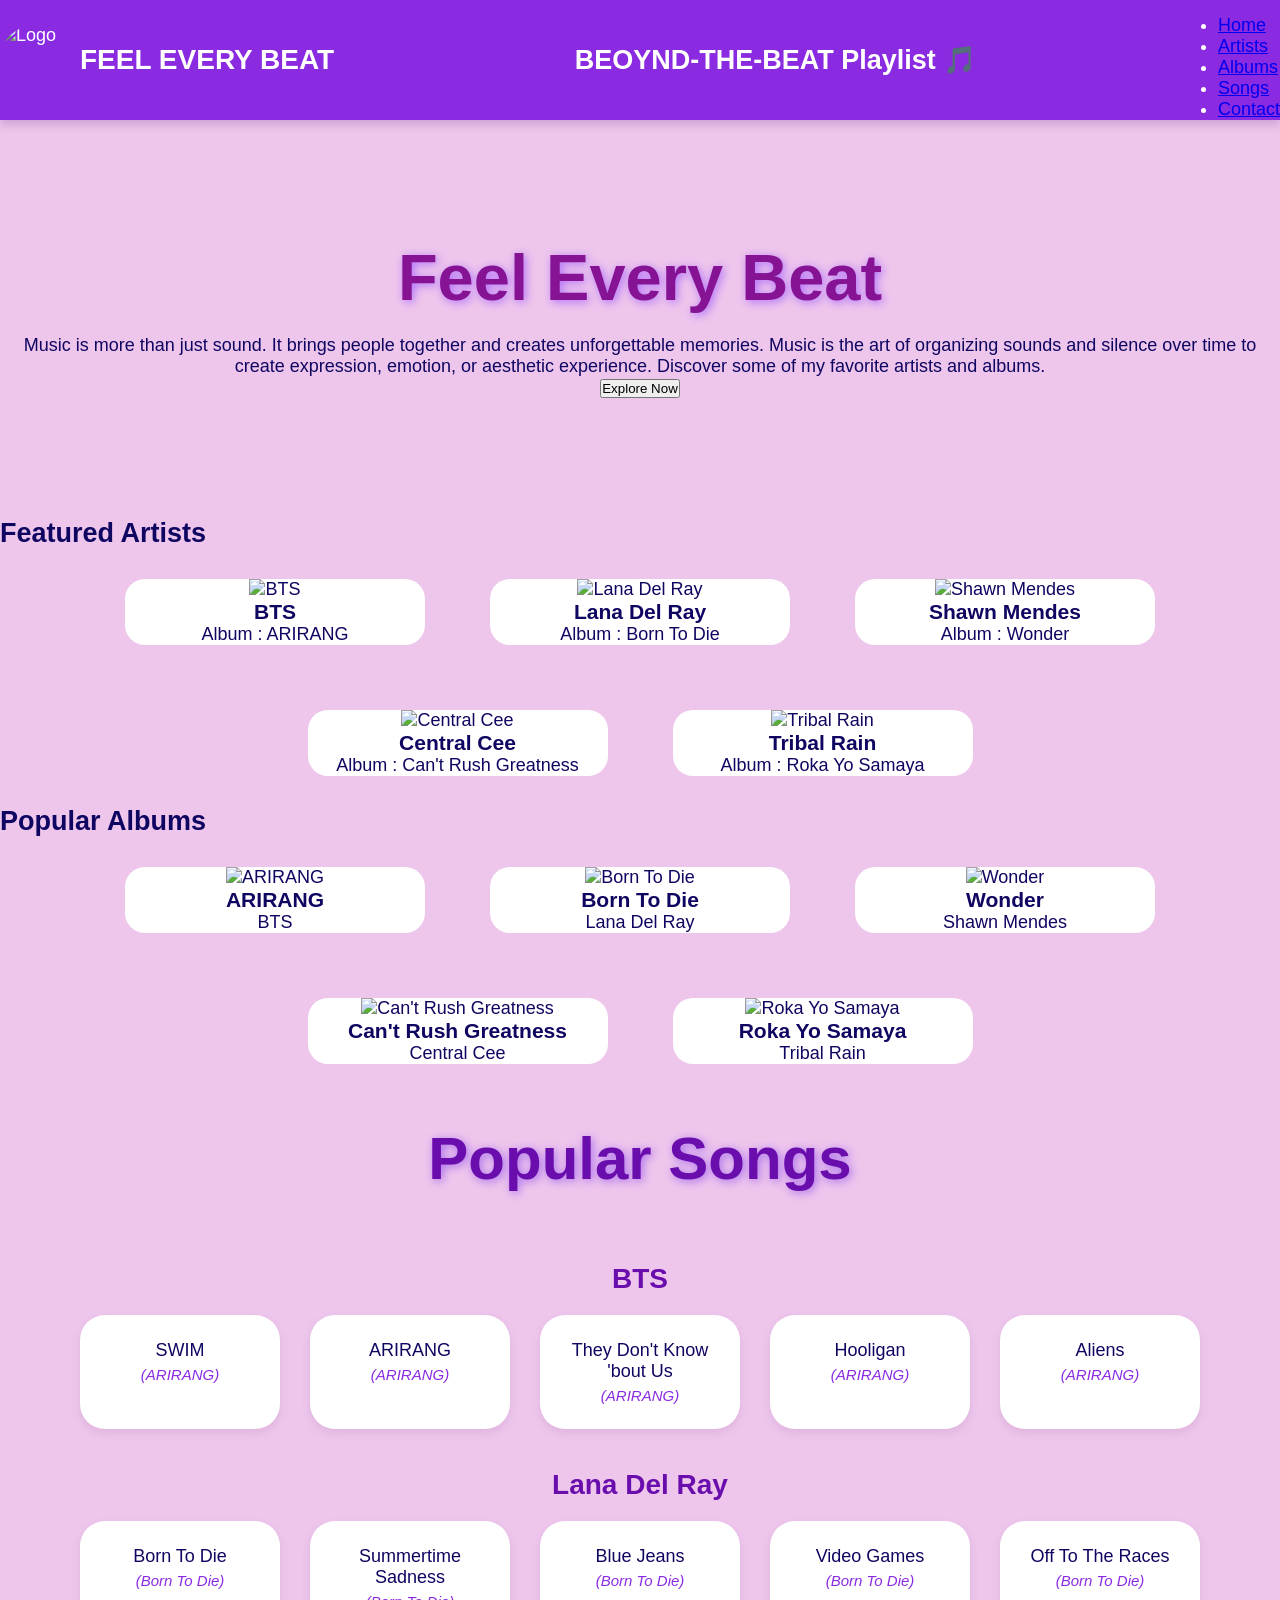
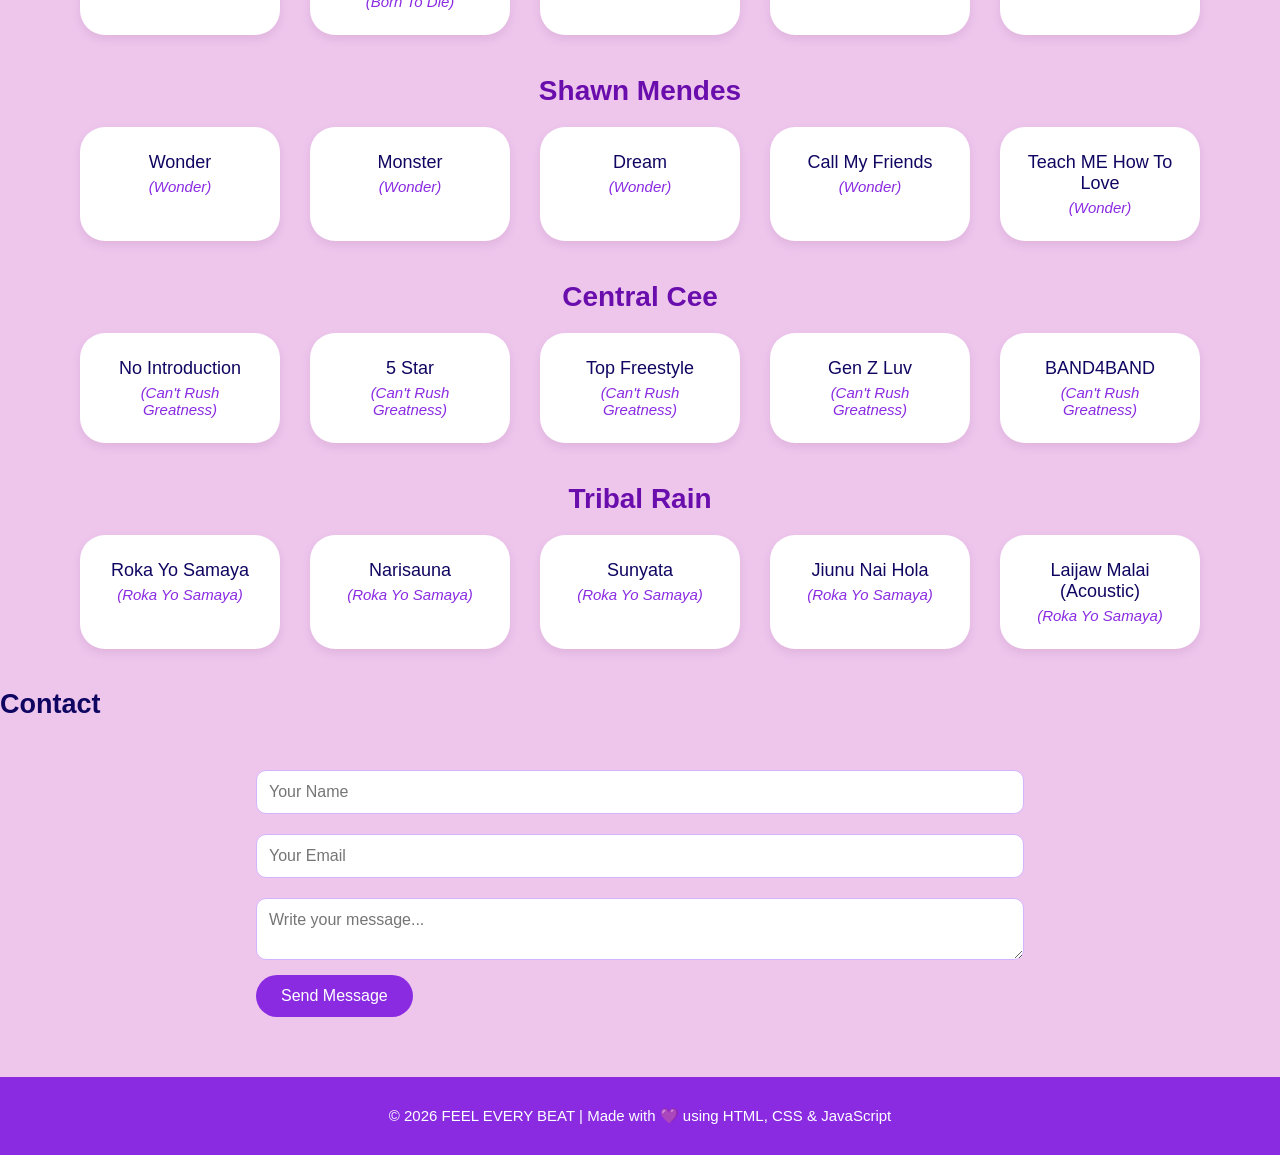
==== Project/index.html @ ef0c56e5 "commit" ====
<!DOCTYPE html>
<html lang="en">
<head>
    <meta charset="UTF-8">
    <meta name="viewport" content="width=device-width, initial-scale=1.0">
    <title>FEEL EVERY BEAT</title>
        <link rel="stylesheet" href="style.css">
</head>
<body>
    <nav>
        <div class="logo">
    <img src="https://i.pinimg.com/736x/cb/f8/06/cbf8066b06d02a5b6550929a40f3bf6f.jpg" alt="Logo">
    <h2>FEEL EVERY BEAT</h2>
</div>
        <h2>BEOYND-THE-BEAT Playlist 🎵</h2>
        <ul>
            <li><a href="#home">Home</a></li>
            <li><a href="#artists">Artists</a></li>
            <li><a href="#albums">Albums</a></li>
            <li><a href="#songs">Songs</a></li>

            <li><a href="#contact">Contact</a></li>
        </ul>
    </nav>
    <section id="home" class="hero">
        <h1>Feel Every Beat</h1>
        <p>
            Music is more than just sound.
            It brings people together and creates unforgettable memories.
            Music is the art of organizing sounds and silence over time to create expression, emotion, or aesthetic experience.
            Discover some of my favorite artists and albums.
        </p>
        <button id="welcomeBtn">Explore Now</button>
    </section>
    <section id="artists">
        <h2 class="heading">Featured Artists</h2>
        <div class="cards">
            <div class="card">
                <img src="https://i.pinimg.com/736x/72/e8/31/72e831860e45147b2ebb487a47fe7bbd.jpg" alt="BTS">
                <h3>BTS</h3>
                <p>Album : ARIRANG</p>
            </div>
            <div class="card">
                <img src="https://i.pinimg.com/736x/76/69/22/766922fc366e5196e6e4d9c8414fb438.jpg" alt="Lana Del Ray">
                <h3>Lana Del Ray</h3>
                <p>Album : Born To Die</p>
            </div>
            <div class="card">
                 <img src="https://i.pinimg.com/736x/a4/87/55/a4875516e46d4f6527958b1390eeeee0.jpg" alt="Shawn Mendes">
                <h3>Shawn Mendes</h3>
                <p>Album : Wonder</p>
            </div>
            <div class="card">
                 <img src="https://i.pinimg.com/736x/d7/a7/7f/d7a77f02d525002a5462f7cb8f586b3d.jpg"  alt="Central Cee">
                <h3>Central Cee</h3>
                <p>Album : Can't Rush Greatness</p>
            </div>
            <div class="card">
                <img src="https://i.pinimg.com/736x/b4/c8/e2/b4c8e2f02a7e7b2e3da9098f64745cfa.jpg" alt="Tribal Rain">
                <h3>Tribal Rain</h3>
                <p>Album : Roka Yo Samaya</p>
            </div>
        </div>
    </section>
     <section id="albums">
        <h2 class="heading">Popular Albums</h2>
        <div class="cards">
            <div class="card">
                <img src="https://i.pinimg.com/736x/34/4f/45/344f4581713a0885e6fc61b2fbf1568c.jpg" alt="ARIRANG">
                <h3>ARIRANG</h3>
                <p>BTS</p>
            </div>
            <div class="card">
                <img src="https://i.pinimg.com/736x/9e/e3/39/9ee3393412e31613b92ef78baa9868aa.jpg" alt="Born To Die">
                <h3>Born To Die</h3>
                <p>Lana Del Ray</p>
            </div>
            <div class="card">
                <img src="https://i.pinimg.com/736x/48/ce/54/48ce5441386d00d2f121feba66434f59.jpg" alt="Wonder">
                <h3>Wonder</h3>
                <p>Shawn Mendes</p>
            </div>
            <div class="card">
                <img src="https://i.pinimg.com/736x/78/fc/49/78fc49951646eef779e5757fc4a23fc9.jpg" alt="Can't Rush Greatness">
                <h3>Can't Rush Greatness</h3>
                <p>Central Cee</p>
            </div>
            <div class="card">
                <img src="https://i.pinimg.com/736x/53/bd/e9/53bde9b30557eef0a2c66cd216463828.jpg" alt="Roka Yo Samaya">
                <h3>Roka Yo Samaya</h3>
                <p>Tribal Rain</p>
        </div>
    </section>
    <section id="songs">
        <div class="song-list">
        <h2>Popular Songs</h2> 
        <h3>BTS</h3>
            <ul>
                <li>SWIM <span>(ARIRANG)</span></li>
                <li>ARIRANG <span>(ARIRANG)</span></li>
                <li>They Don't Know 'bout Us <span>(ARIRANG)</span></li>
                <li>Hooligan <span>(ARIRANG)</span></li>
                <li>Aliens <span>(ARIRANG)</span></li>
            </ul>

        <h3>Lana Del Ray</h3>
             <ul>
                <li>Born To Die <span>(Born To Die)</span></li>
                <li>Summertime Sadness <span>(Born To Die)</span></li>
                <li>Blue Jeans <span>(Born To Die)</span></li>
                <li>Video Games <span>(Born To Die)</span></li>
                <li>Off To The Races <span>(Born To Die)</span></li>
            </ul>
        <h3>Shawn Mendes</h3>
            <ul>
                <li>Wonder <span>(Wonder)</span></li>
                <li>Monster <span>(Wonder)</span></li>
                <li>Dream <span>(Wonder)</span></li>
                <li>Call My Friends <span>(Wonder)</span></li>
                <li>Teach ME How To Love <span>(Wonder)</span></li>
            </ul>
         <h3>Central Cee</h3>
            <ul>
                <li>No Introduction <span>(Can't Rush Greatness)</span></li>
                <li>5 Star <span>(Can't Rush Greatness)</span></li>
                <li>Top Freestyle <span>(Can't Rush Greatness)</span></li>
                <li>Gen Z Luv <span>(Can't Rush Greatness)</span></li>
                <li> BAND4BAND <span>(Can't Rush Greatness)</span></li>
            </ul>
        <h3>Tribal Rain</h3>
            <ul>
                <li>Roka Yo Samaya <span>(Roka Yo Samaya)</span></li>
                <li>Narisauna <span>(Roka Yo Samaya)</span></li>
                <li>Sunyata <span>(Roka Yo Samaya)</span></li>
                <li>Jiunu Nai Hola <span>(Roka Yo Samaya)</span></li>
                <li>Laijaw Malai (Acoustic) <span>(Roka Yo Samaya)</span></li>
            </ul>

        </div>
    </section>
     <section id="contact">
        <h2 class="heading">Contact</h2>
        <form>
            <input type="text" placeholder="Your Name">
            <input type="email" placeholder="Your Email">
            <textarea placeholder="Write your message..."></textarea>
            <button>Send Message</button>
        </form>
    </section>
    <footer>
        <p>© 2026 FEEL EVERY BEAT | Made with 💜 using HTML, CSS & JavaScript</p>
    </footer>
</body>
</html>
---- Project/style.css ----
*{
    margin:0;
    padding:0;
    box-sizing:border-box;
    font-family:Arial, sans-serif;
}
html {
    scroll-behavior:smooth;
}
body {
    background-color: #eec6ec;
    color:#0f0661;
    font-size:18px;
}
.logo {
    display:flex;
    align-items:center;
}
.logo img {
    width: 70px;
    height:70px;
    border-radius:50%;
    margin-right:10px;
}
.logo h2 {
    color:white;
    font-size:28px;
}
nav {
    background:#8a2be2;
body{
    background-color:#f5edff;
}

}
.song-list span{
    color:#8a2be2;
    font-size:15px;
    font-style:italic;
    display:block;
    margin-top:5px;
}
.song-list h3{
    color:#6a0dad;
    margin:40px 0 20px;
    text-align:center;
    font-size:28px;
}
.song-list ul {
    display:flex;
    flex-wrap:wrap;
    justify-content:center;
    gap:30px;
    list-style:none;
    padding:0;
    margin-bottom:40px;
}
.song-list li {
    width: 200px;
    background:white;
    padding:25px;
    border-radius:25px;
    text-align:center;
    box-shadow:0 4px 10px rgba(91, 20, 97, 0.1);
}
.hero {
    text-align:center;
    padding:120px 20px;
}
.hero h1 {
    font-size:65px;
    color:#851394;
    margin-bottom:20px;
    text-shadow:2px 2px 10px #af6efa;
}
.song-list h2 {
    text-align:center;
    padding:30px;
    text-shadow:2px 2px 10px #a96dee;
    font-size: 60px;
    color: #6a0dad;
}
.cards {
    display:flex;
    justify-content:center;
    flex-wrap:wrap;
    gap:65px;
    padding:30px;  
}
.card {
    width:300px;
    background:white;
    border-radius:20px;
    overflow:hidden;
    text-align:center;
}
.card img {
    width:100%;
    height:310px;
    object-fit:cover;
}
.about-text {
    width:75%;
    margin:auto;
    text-align:center;
    line-height:30px;
    font-size:18px;
}
nav ul {
    flex-direction:column;
    margin-top:15px;
}
nav {
    background:#8a2be2;
    color:white;
    display:flex;
    justify-content:space-between;
    align-items:center;
    padding:0.02px;
    position:sticky;
    top:0;
    box-shadow:0 4px 10px rgba(40, 12, 117, 0.2);
}
form {
    width:60%;
    margin:40px auto;
}
form input,
form textarea {
    width:100%;
    padding:12px;
    margin:10px 0;
    border:1px solid #d3b5ff;
    border-radius:10px;
    font-size:16px;
    outline:none;
}
form button {
    background:#8a2be2;
    color:white;
    border:none;
    padding:12px 25px;
    border-radius:25px;
    font-size:16px;
    cursor:pointer;
}
footer {
    background:#8a2be2;
    color:white;
    text-align:center;
    padding:30px;
    margin-top:60px;
}
footer p {
    font-size:15px;
 }
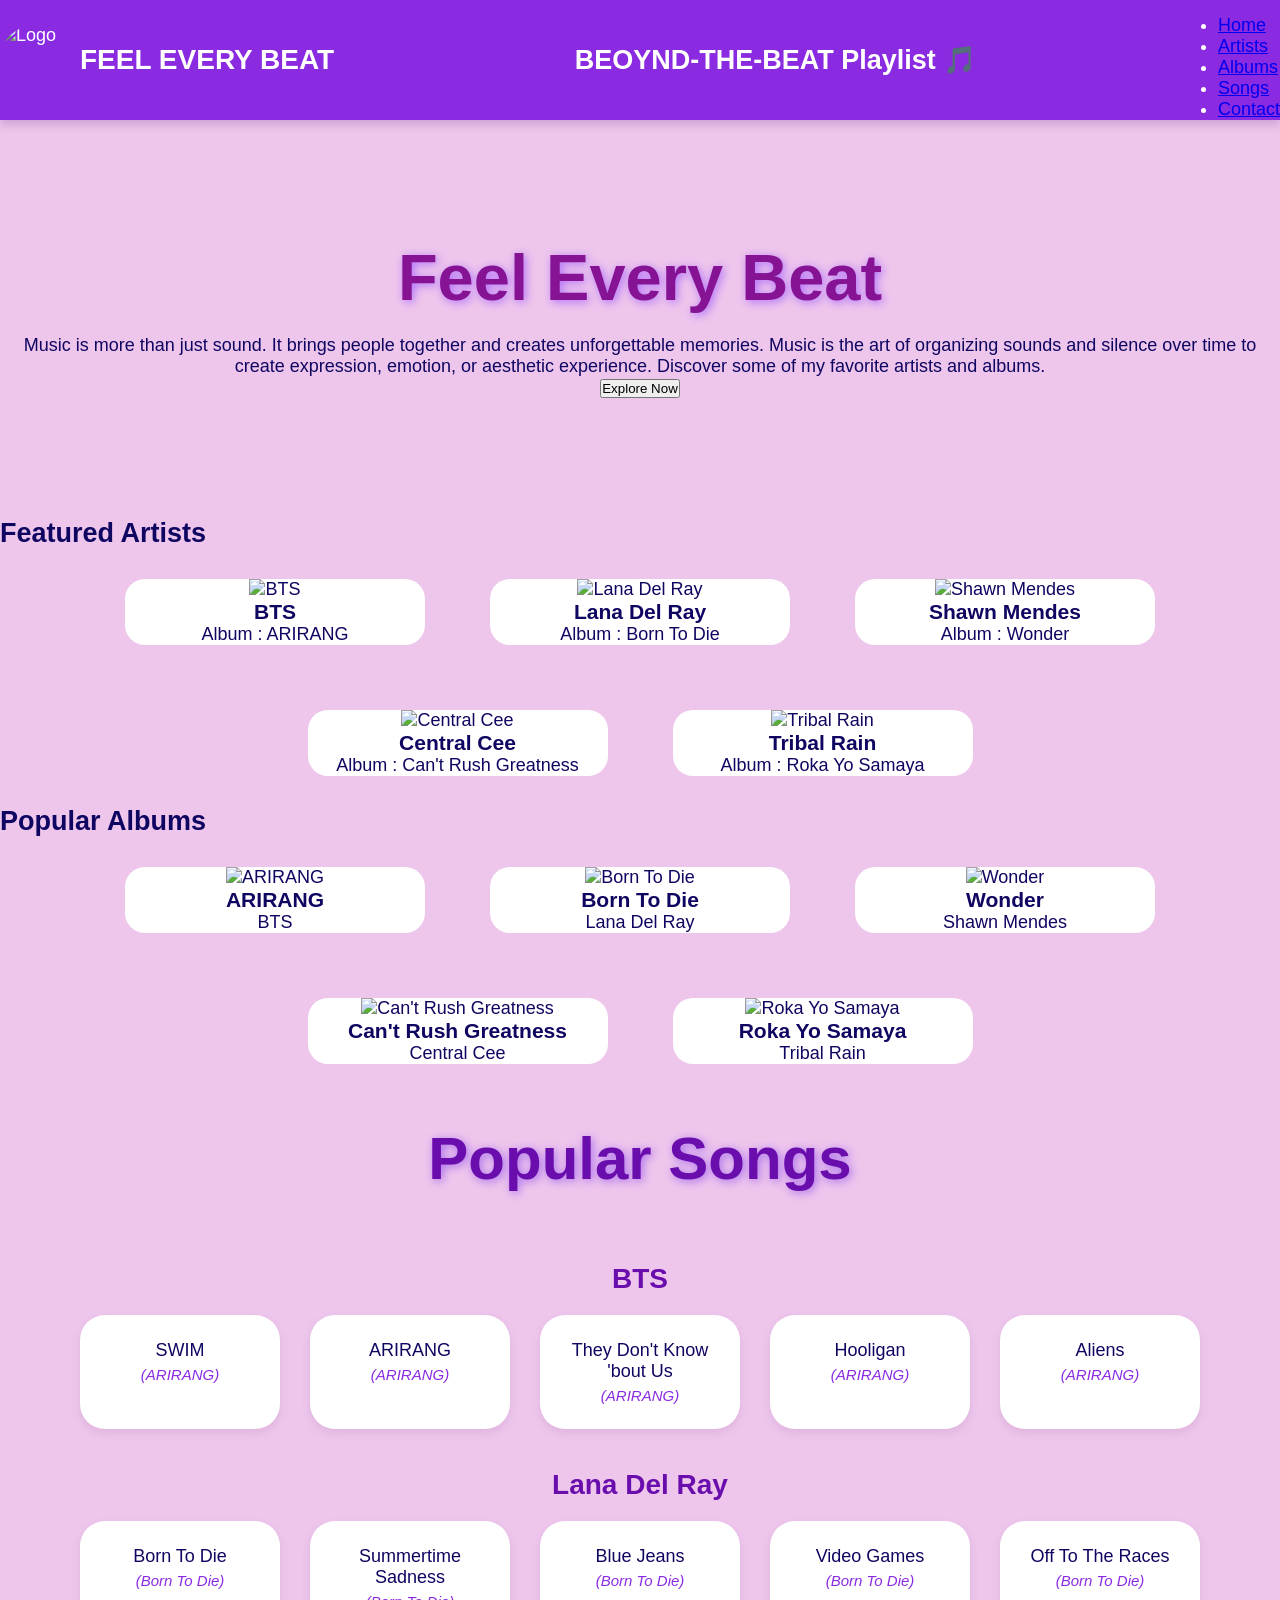
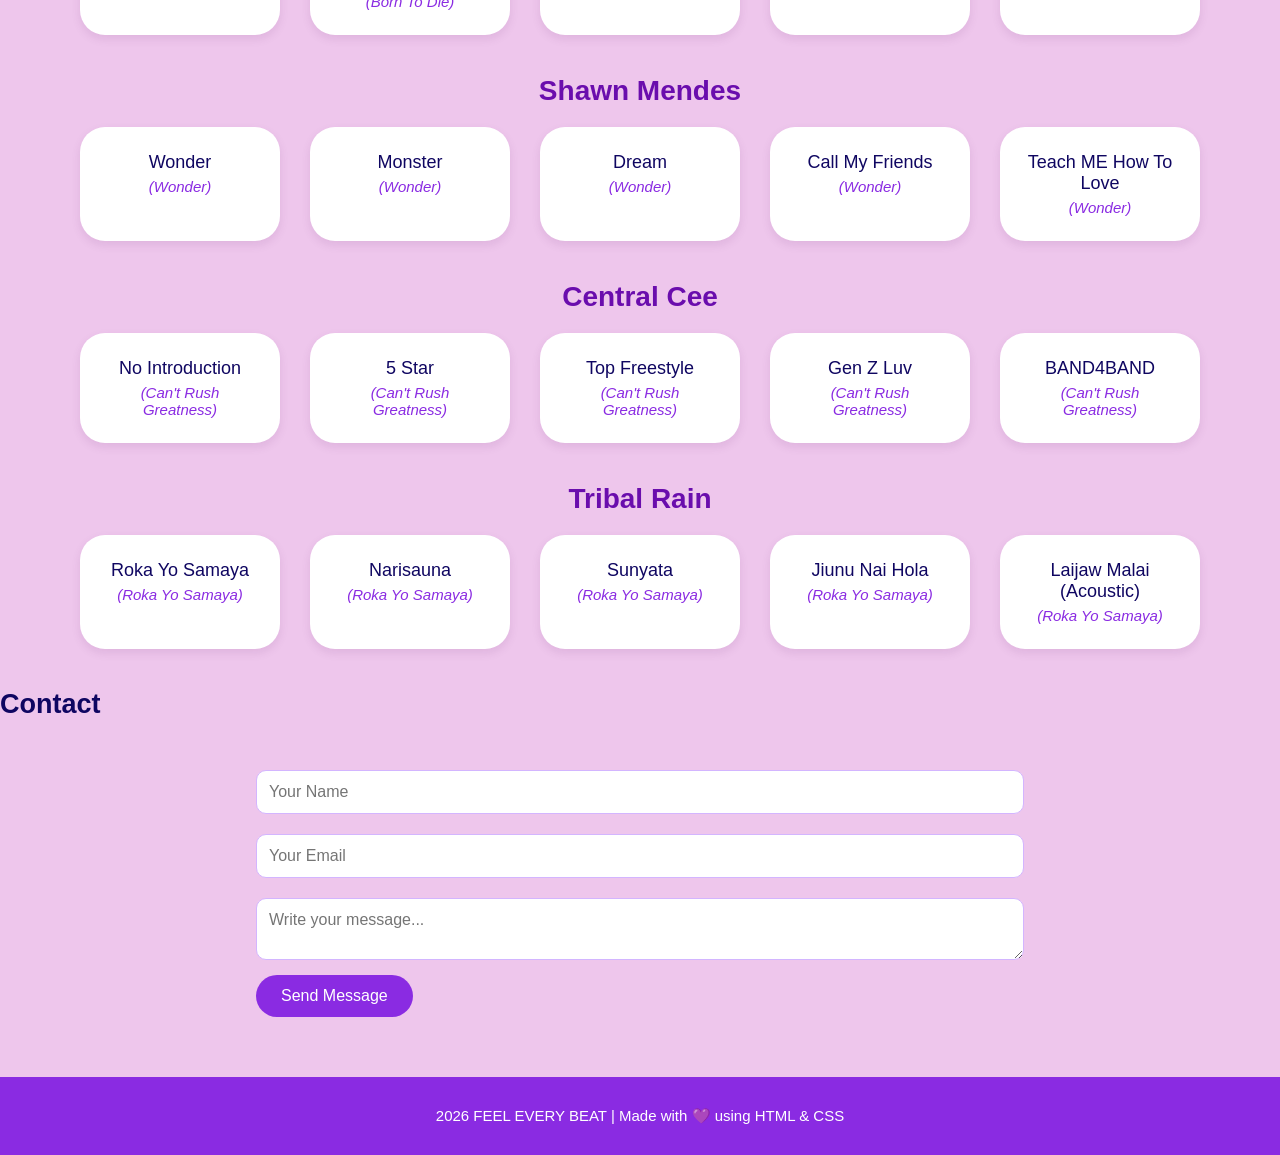
==== commit 6b80a55f: "commit" ====
--- a/Project/index.html
+++ b/Project/index.html
@@ -148,7 +148,7 @@
         </form>
     </section>
     <footer>
-        <p>© 2026 FEEL EVERY BEAT | Made with 💜 using HTML, CSS & JavaScript</p>
+        <p>2026 FEEL EVERY BEAT | Made with 💜 using HTML & CSS </p>
     </footer>
 </body>
 </html>
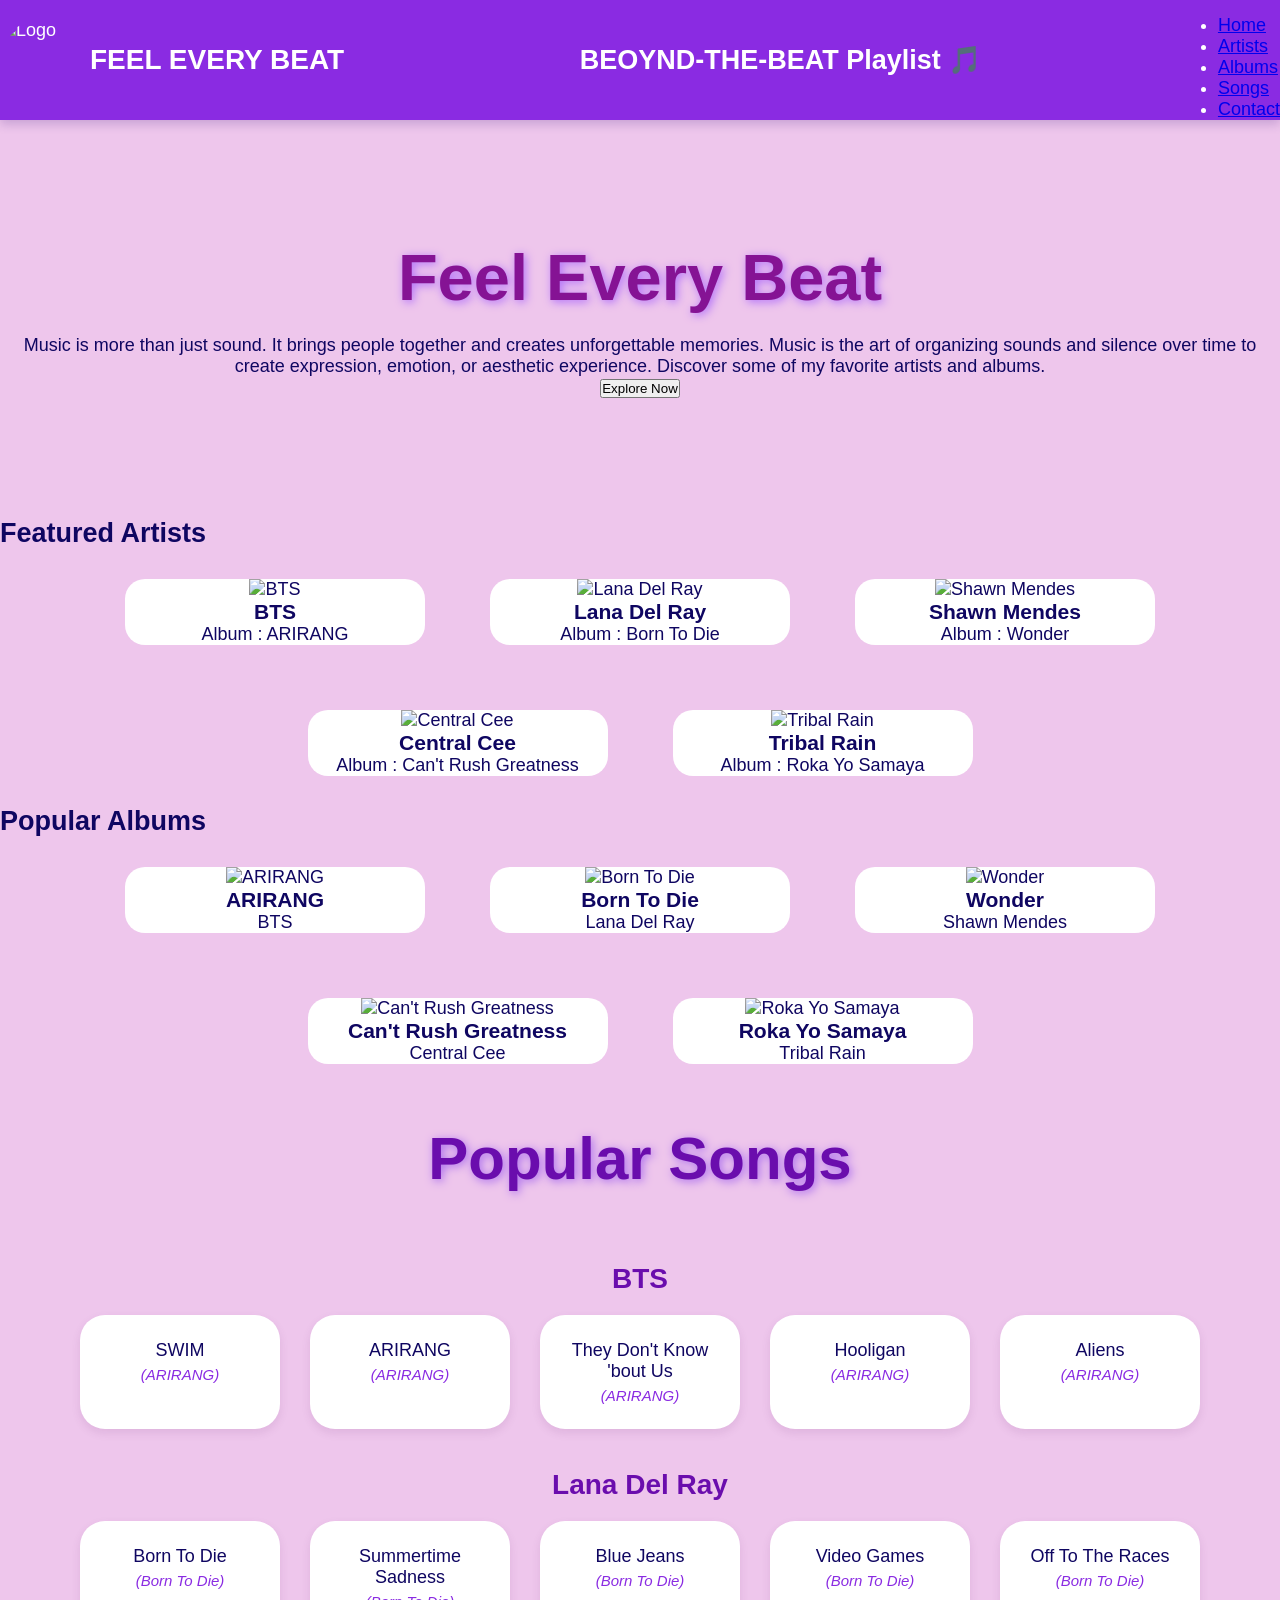
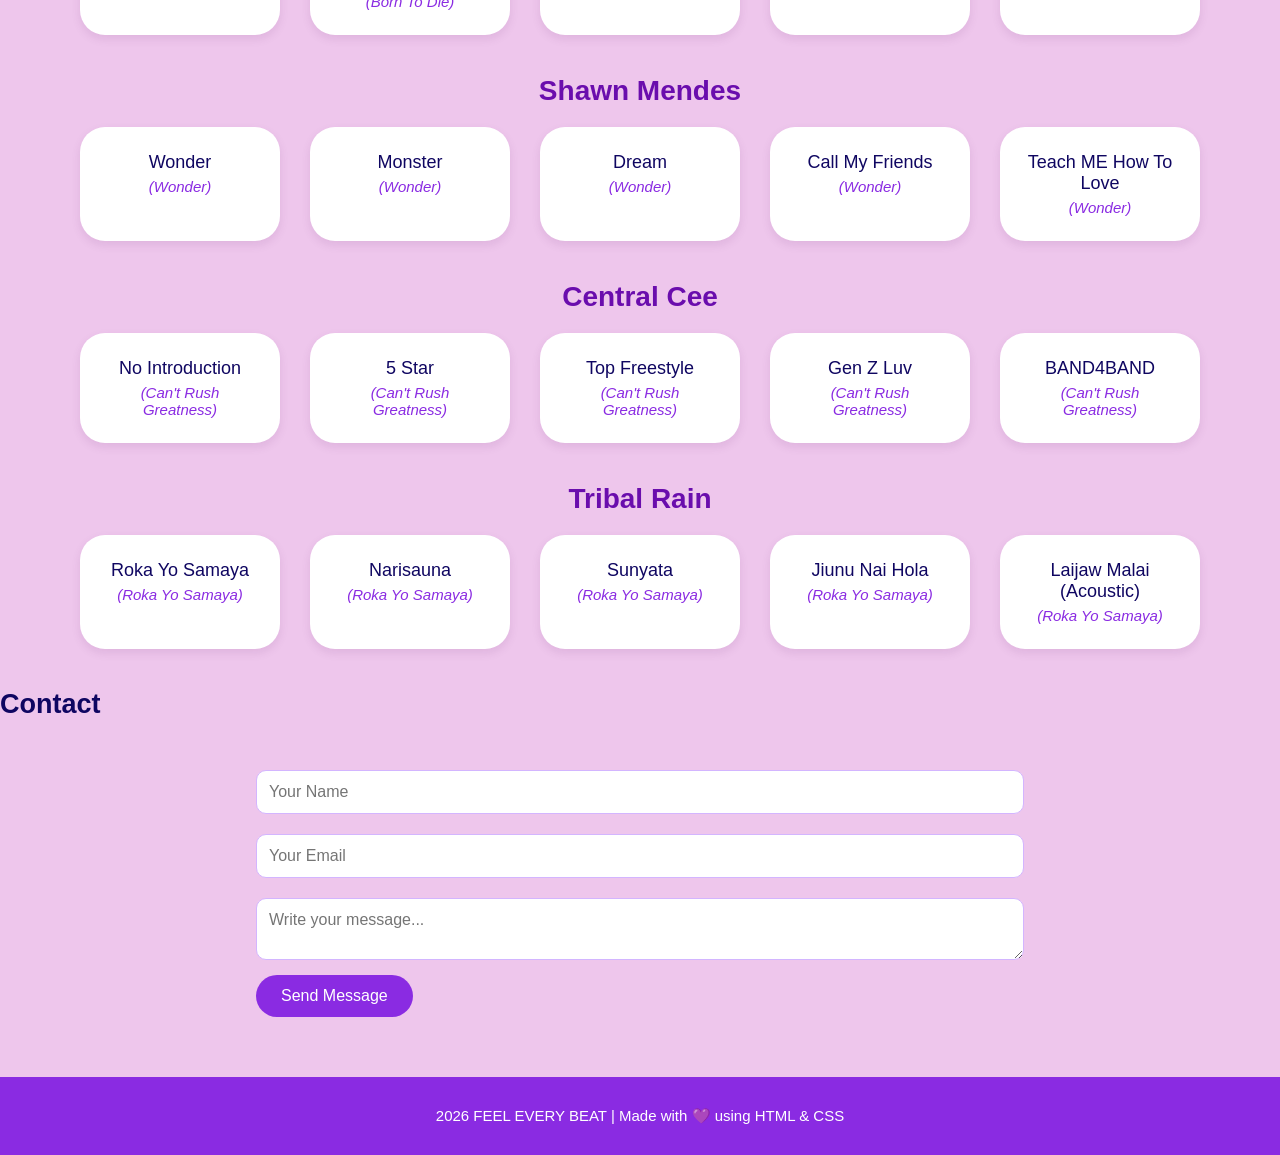
==== commit 611c28b6: "commit" ====
--- a/Project/index.html
+++ b/Project/index.html
@@ -135,7 +135,6 @@
                 <li>Jiunu Nai Hola <span>(Roka Yo Samaya)</span></li>
                 <li>Laijaw Malai (Acoustic) <span>(Roka Yo Samaya)</span></li>
             </ul>
-
         </div>
     </section>
      <section id="contact">
--- a/Project/style.css
+++ b/Project/style.css
@@ -1,6 +1,6 @@
 *{
-    margin:0;
-    padding:0;
+    margin: 0;
+    padding: 0;
     box-sizing:border-box;
     font-family:Arial, sans-serif;
 }
@@ -17,8 +17,8 @@
     align-items:center;
 }
 .logo img {
-    width: 70px;
-    height:70px;
+    width: 80px;
+    height:80px;
     border-radius:50%;
     margin-right:10px;
 }
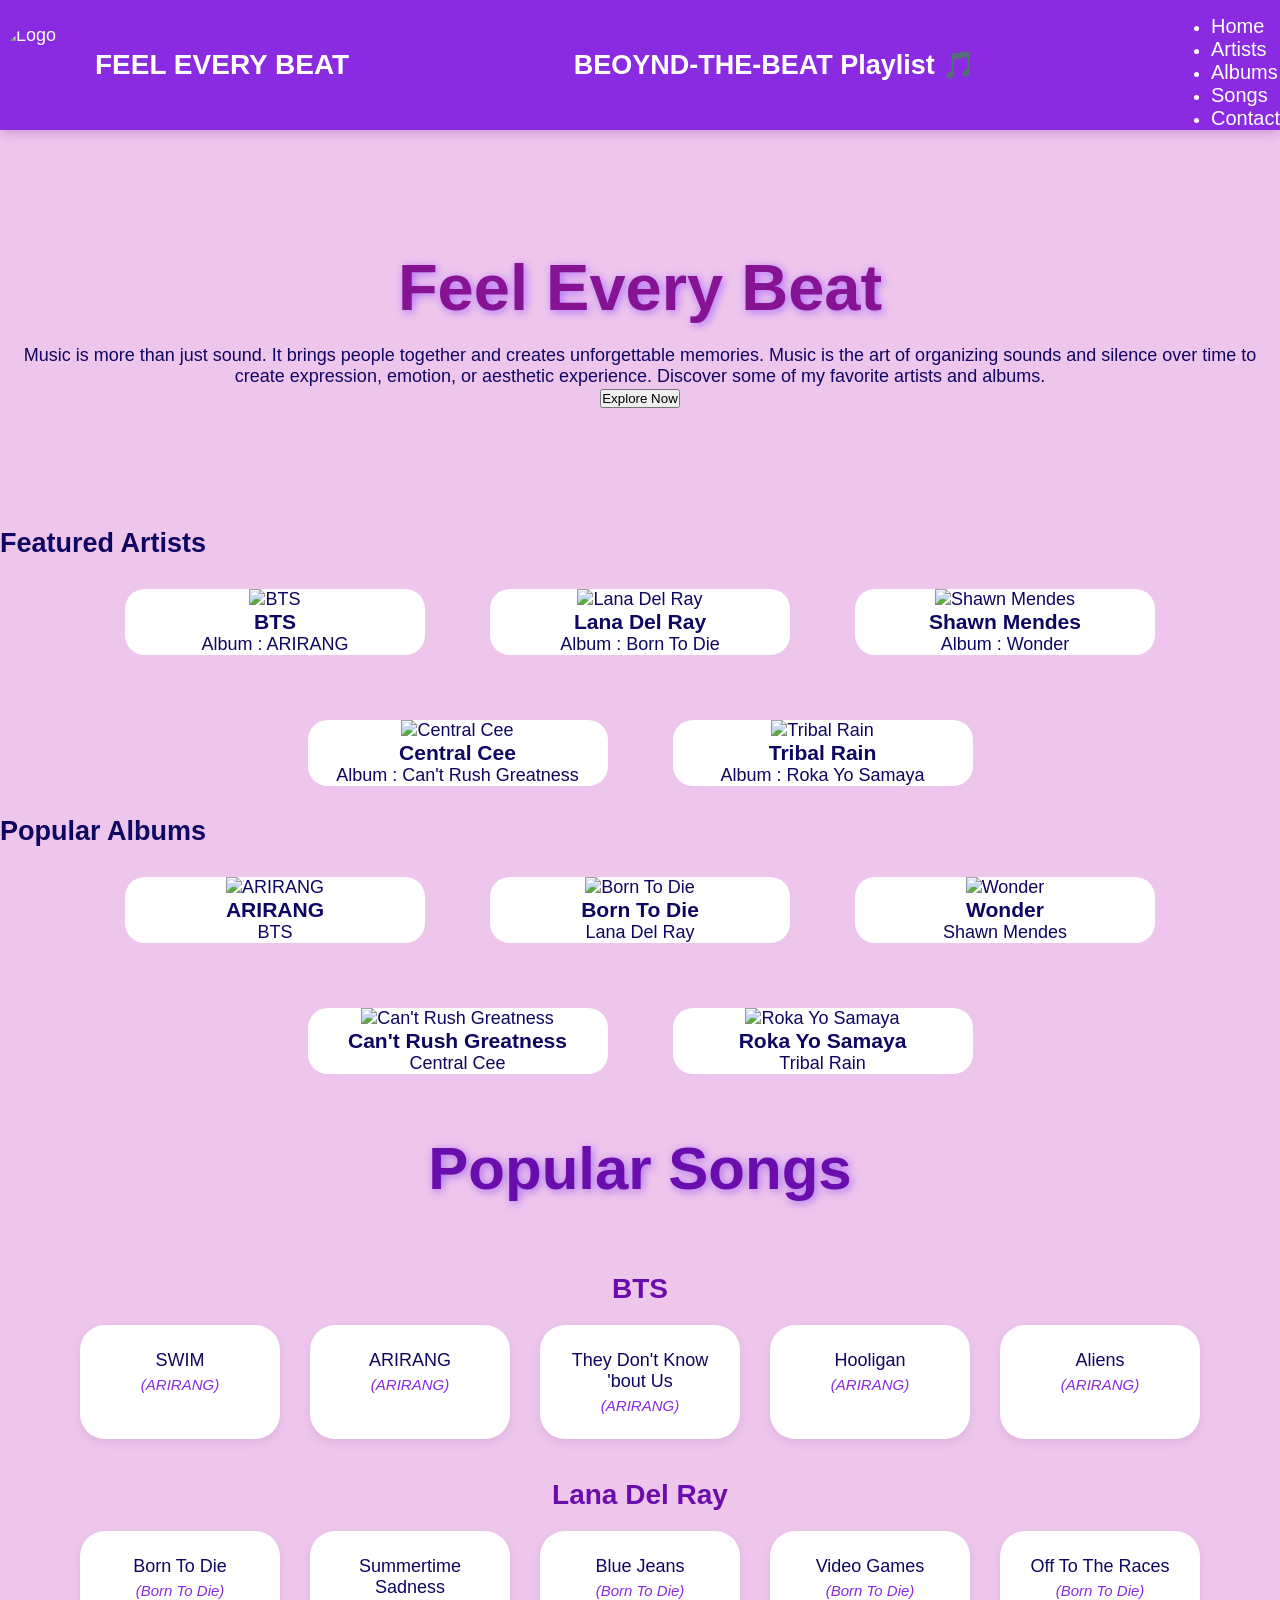
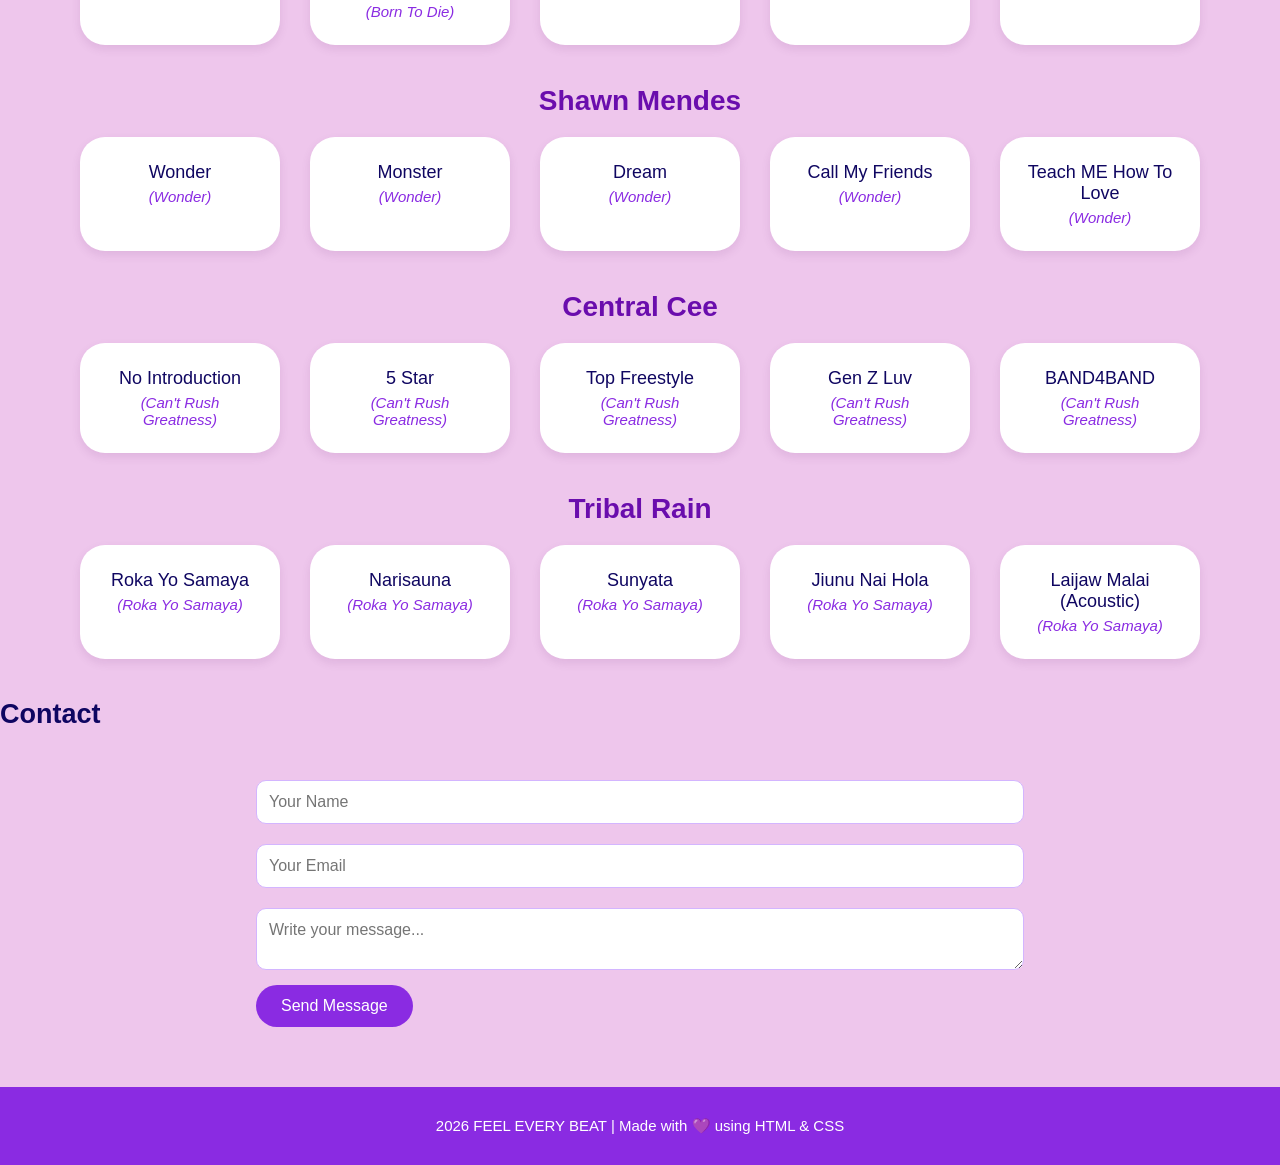
==== commit e517765e: "commit" ====
--- a/Project/index.html
+++ b/Project/index.html
@@ -135,6 +135,7 @@
                 <li>Jiunu Nai Hola <span>(Roka Yo Samaya)</span></li>
                 <li>Laijaw Malai (Acoustic) <span>(Roka Yo Samaya)</span></li>
             </ul>
+
         </div>
     </section>
      <section id="contact">
--- a/Project/style.css
+++ b/Project/style.css
@@ -20,7 +20,7 @@
     width: 80px;
     height:80px;
     border-radius:50%;
-    margin-right:10px;
+    margin-right:15px;
 }
 .logo h2 {
     color:white;
@@ -119,7 +119,15 @@
     padding:0.02px;
     position:sticky;
     top:0;
-    box-shadow:0 4px 10px rgba(40, 12, 117, 0.2);
+    box-shadow:0 4px 10px rgba(78, 12, 139, 0.2);
+}
+nav ul li {
+    margin-left:10px;
+}
+nav ul li a {
+    text-decoration:none;
+    color:white;
+    font-size:20px;
 }
 form {
     width:60%;
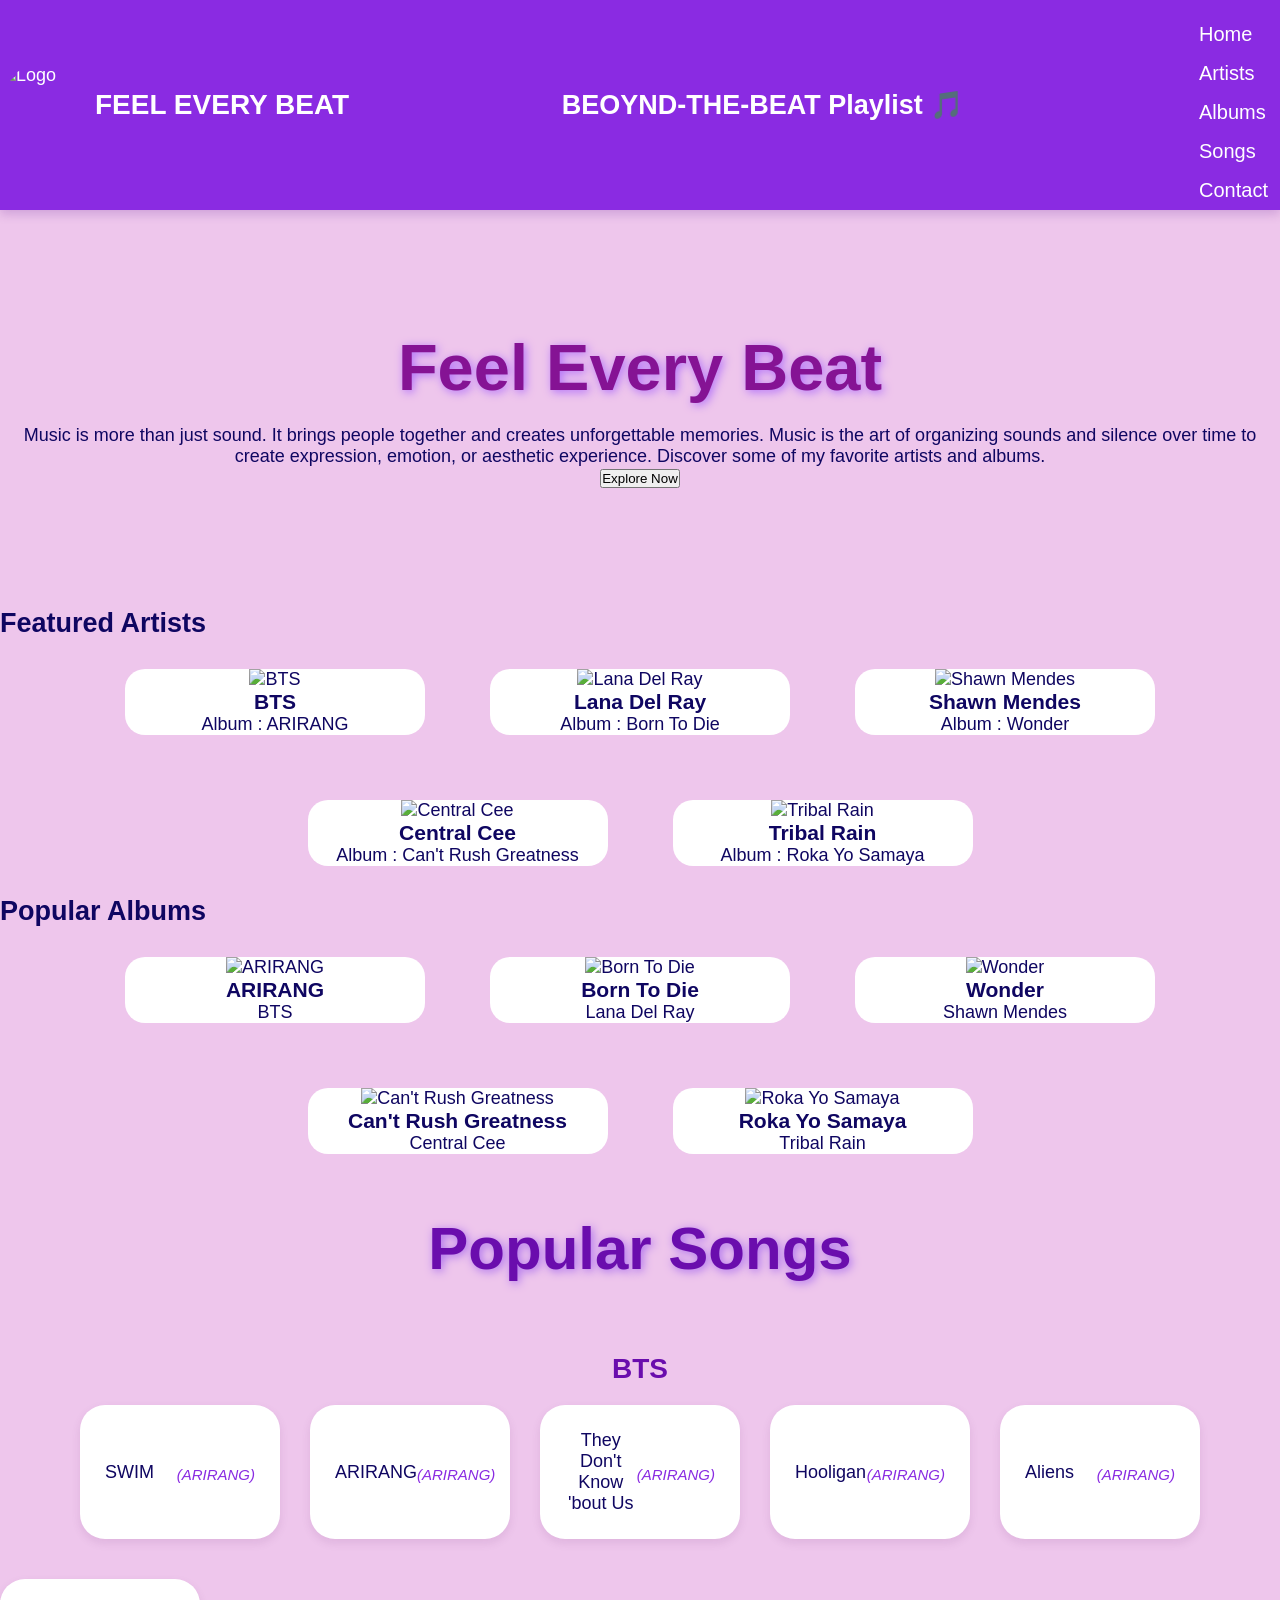
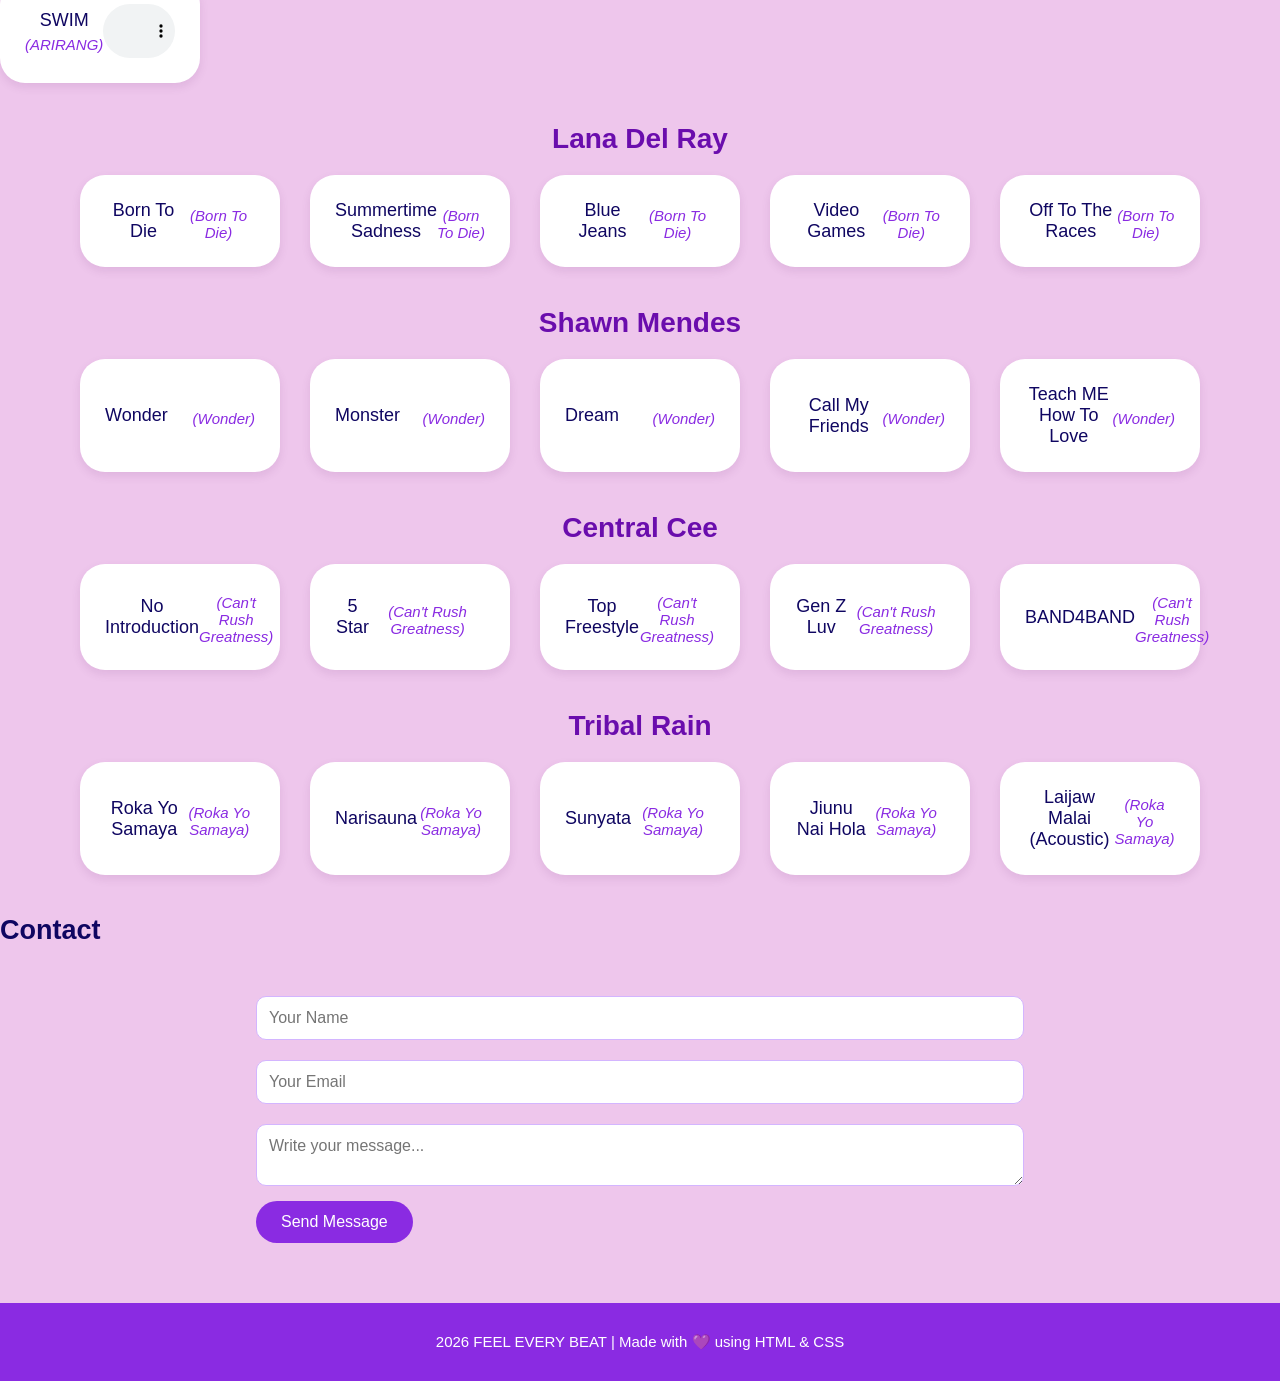
==== commit 42f11b2d: "commit" ====
--- a/Project/index.html
+++ b/Project/index.html
@@ -102,7 +102,10 @@
                 <li>Hooligan <span>(ARIRANG)</span></li>
                 <li>Aliens <span>(ARIRANG)</span></li>
             </ul>
-
+            <li>
+    <div class="song-details">SWIM <span>(ARIRANG)</span></div>
+    <audio controls src="https://www.soundhelix.com/examples/mp3/SoundHelix-Song-1.mp3"></audio>
+</li>
         <h3>Lana Del Ray</h3>
              <ul>
                 <li>Born To Die <span>(Born To Die)</span></li>
--- a/Project/style.css
+++ b/Project/style.css
@@ -79,6 +79,12 @@
     text-shadow:2px 2px 10px #a96dee;
     font-size: 60px;
     color: #6a0dad;
+}
+li {
+    display: flex;
+    justify-content: space-between; 
+    align-items: center;            
+    padding: 8px 12px;
 }
 .cards {
     display:flex;
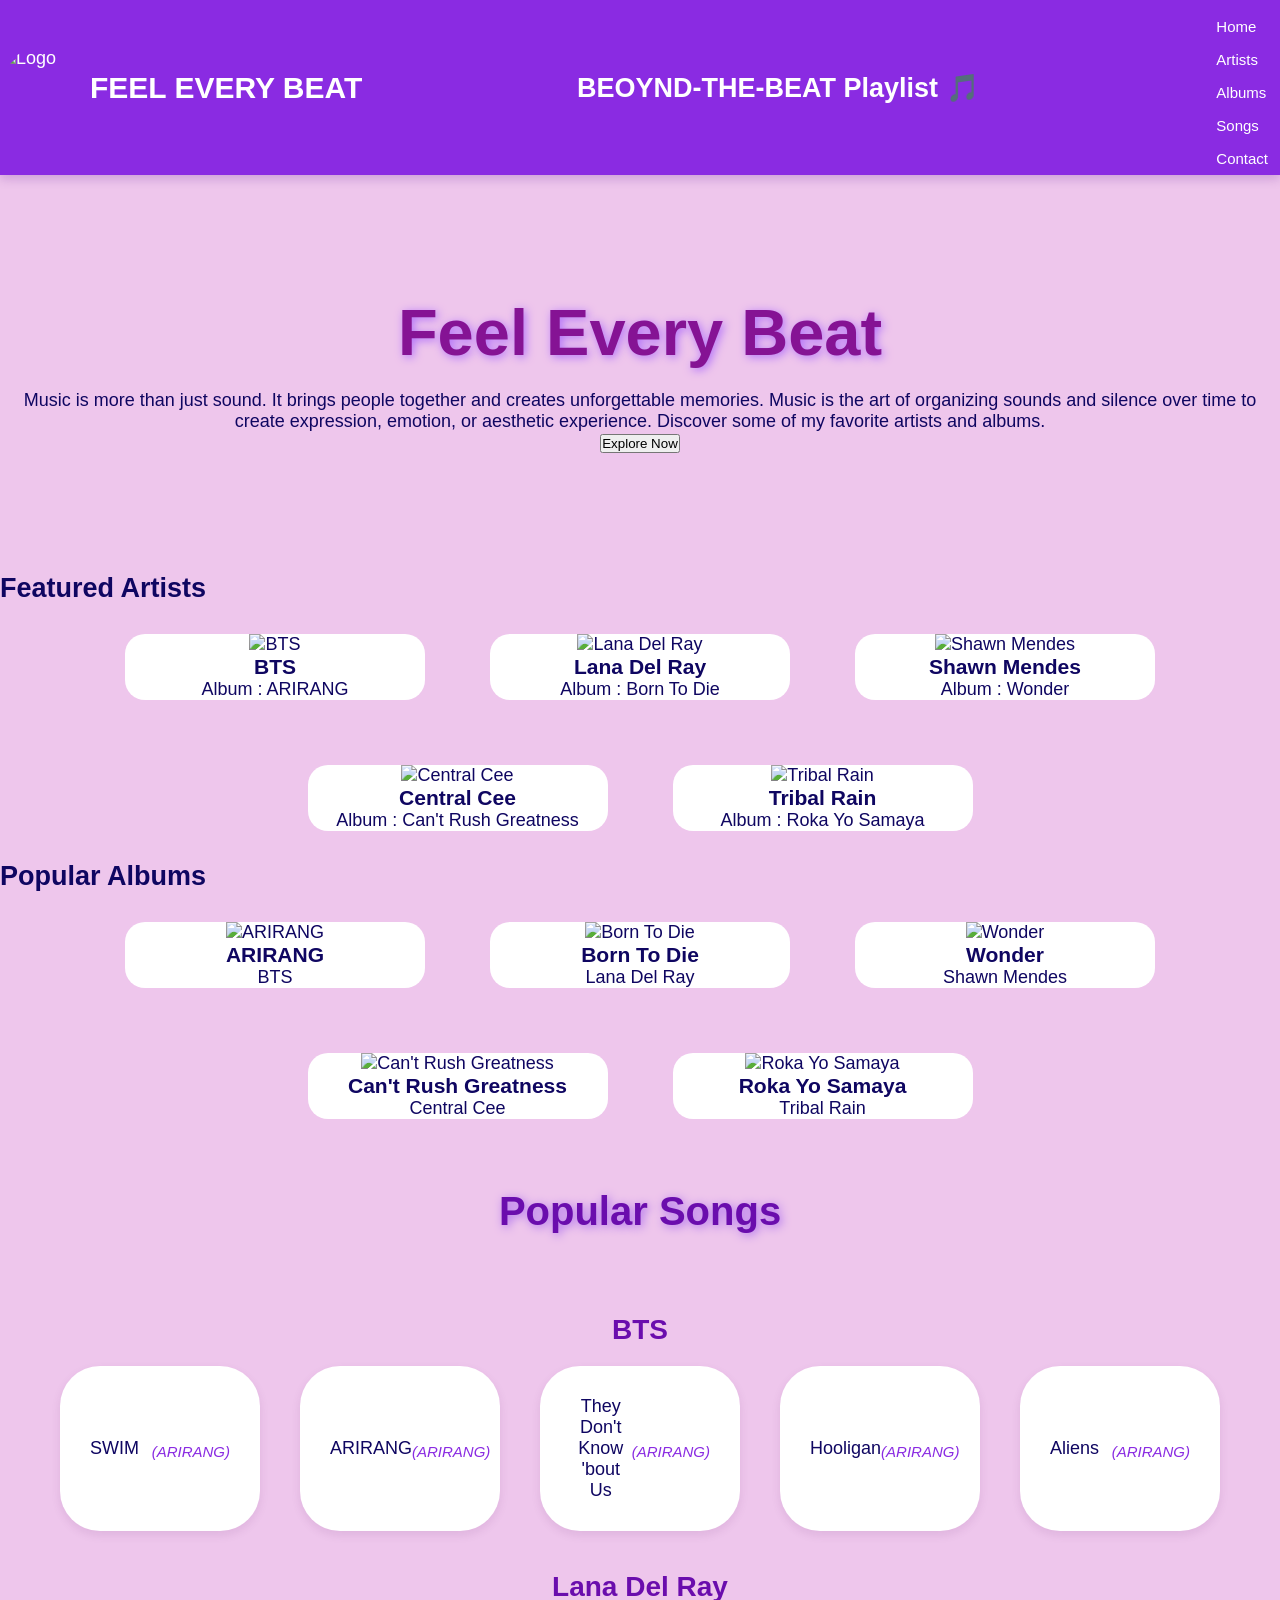
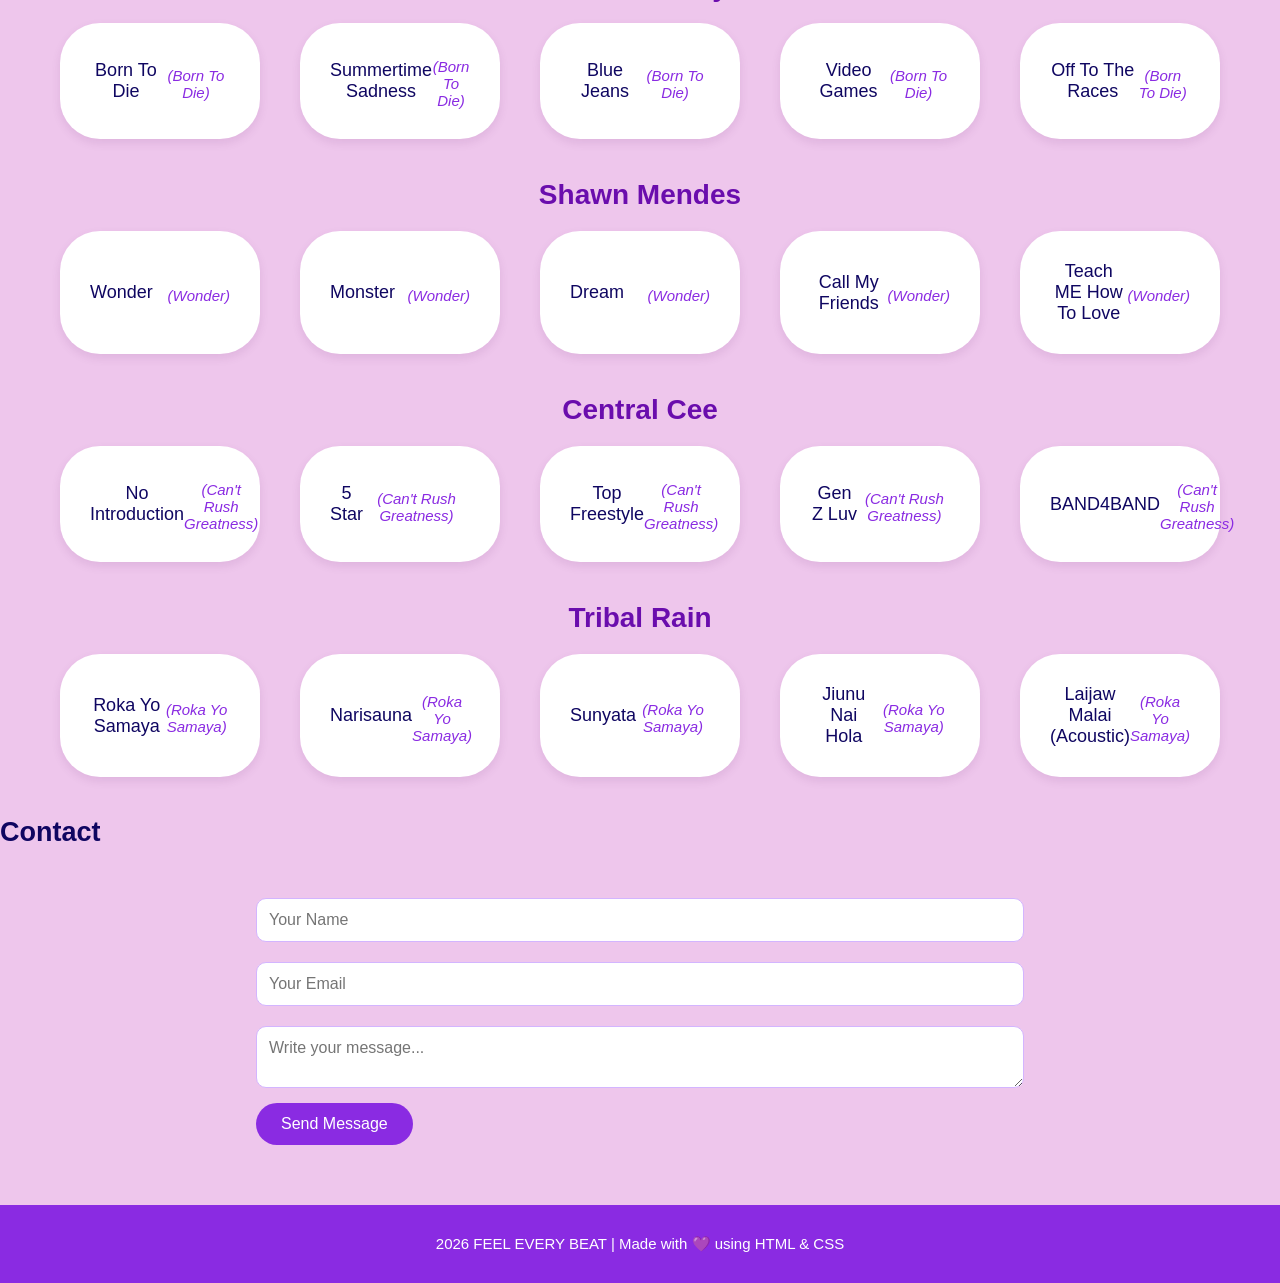
==== commit 9f5651df: "commit" ====
--- a/Project/index.html
+++ b/Project/index.html
@@ -102,10 +102,7 @@
                 <li>Hooligan <span>(ARIRANG)</span></li>
                 <li>Aliens <span>(ARIRANG)</span></li>
             </ul>
-            <li>
-    <div class="song-details">SWIM <span>(ARIRANG)</span></div>
-    <audio controls src="https://www.soundhelix.com/examples/mp3/SoundHelix-Song-1.mp3"></audio>
-</li>
+
         <h3>Lana Del Ray</h3>
              <ul>
                 <li>Born To Die <span>(Born To Die)</span></li>
--- a/Project/style.css
+++ b/Project/style.css
@@ -20,11 +20,11 @@
     width: 80px;
     height:80px;
     border-radius:50%;
-    margin-right:15px;
+    margin-right:10px;
 }
 .logo h2 {
     color:white;
-    font-size:28px;
+    font-size:30px;
 }
 nav {
     background:#8a2be2;
@@ -50,7 +50,7 @@
     display:flex;
     flex-wrap:wrap;
     justify-content:center;
-    gap:30px;
+    gap:40px;
     list-style:none;
     padding:0;
     margin-bottom:40px;
@@ -58,8 +58,8 @@
 .song-list li {
     width: 200px;
     background:white;
-    padding:25px;
-    border-radius:25px;
+    padding:30px;
+    border-radius:40px;
     text-align:center;
     box-shadow:0 4px 10px rgba(91, 20, 97, 0.1);
 }
@@ -72,12 +72,14 @@
     color:#851394;
     margin-bottom:20px;
     text-shadow:2px 2px 10px #af6efa;
-}
+} 
+
 .song-list h2 {
     text-align:center;
-    padding:30px;
+    width:100%;
+    padding:40px;
     text-shadow:2px 2px 10px #a96dee;
-    font-size: 60px;
+    font-size: 40px;
     color: #6a0dad;
 }
 li {
@@ -85,6 +87,12 @@
     justify-content: space-between; 
     align-items: center;            
     padding: 8px 12px;
+}
+
+iframe {
+    max-width: 200px;
+    height: 80px;    
+    border: none;
 }
 .cards {
     display:flex;
@@ -114,7 +122,7 @@
 }
 nav ul {
     flex-direction:column;
-    margin-top:15px;
+    margin-top:10px;
 }
 nav {
     background:#8a2be2;
@@ -122,7 +130,7 @@
     display:flex;
     justify-content:space-between;
     align-items:center;
-    padding:0.02px;
+    padding:0.002px;
     position:sticky;
     top:0;
     box-shadow:0 4px 10px rgba(78, 12, 139, 0.2);
@@ -133,7 +141,7 @@
 nav ul li a {
     text-decoration:none;
     color:white;
-    font-size:20px;
+    font-size:15px;
 }
 form {
     width:60%;
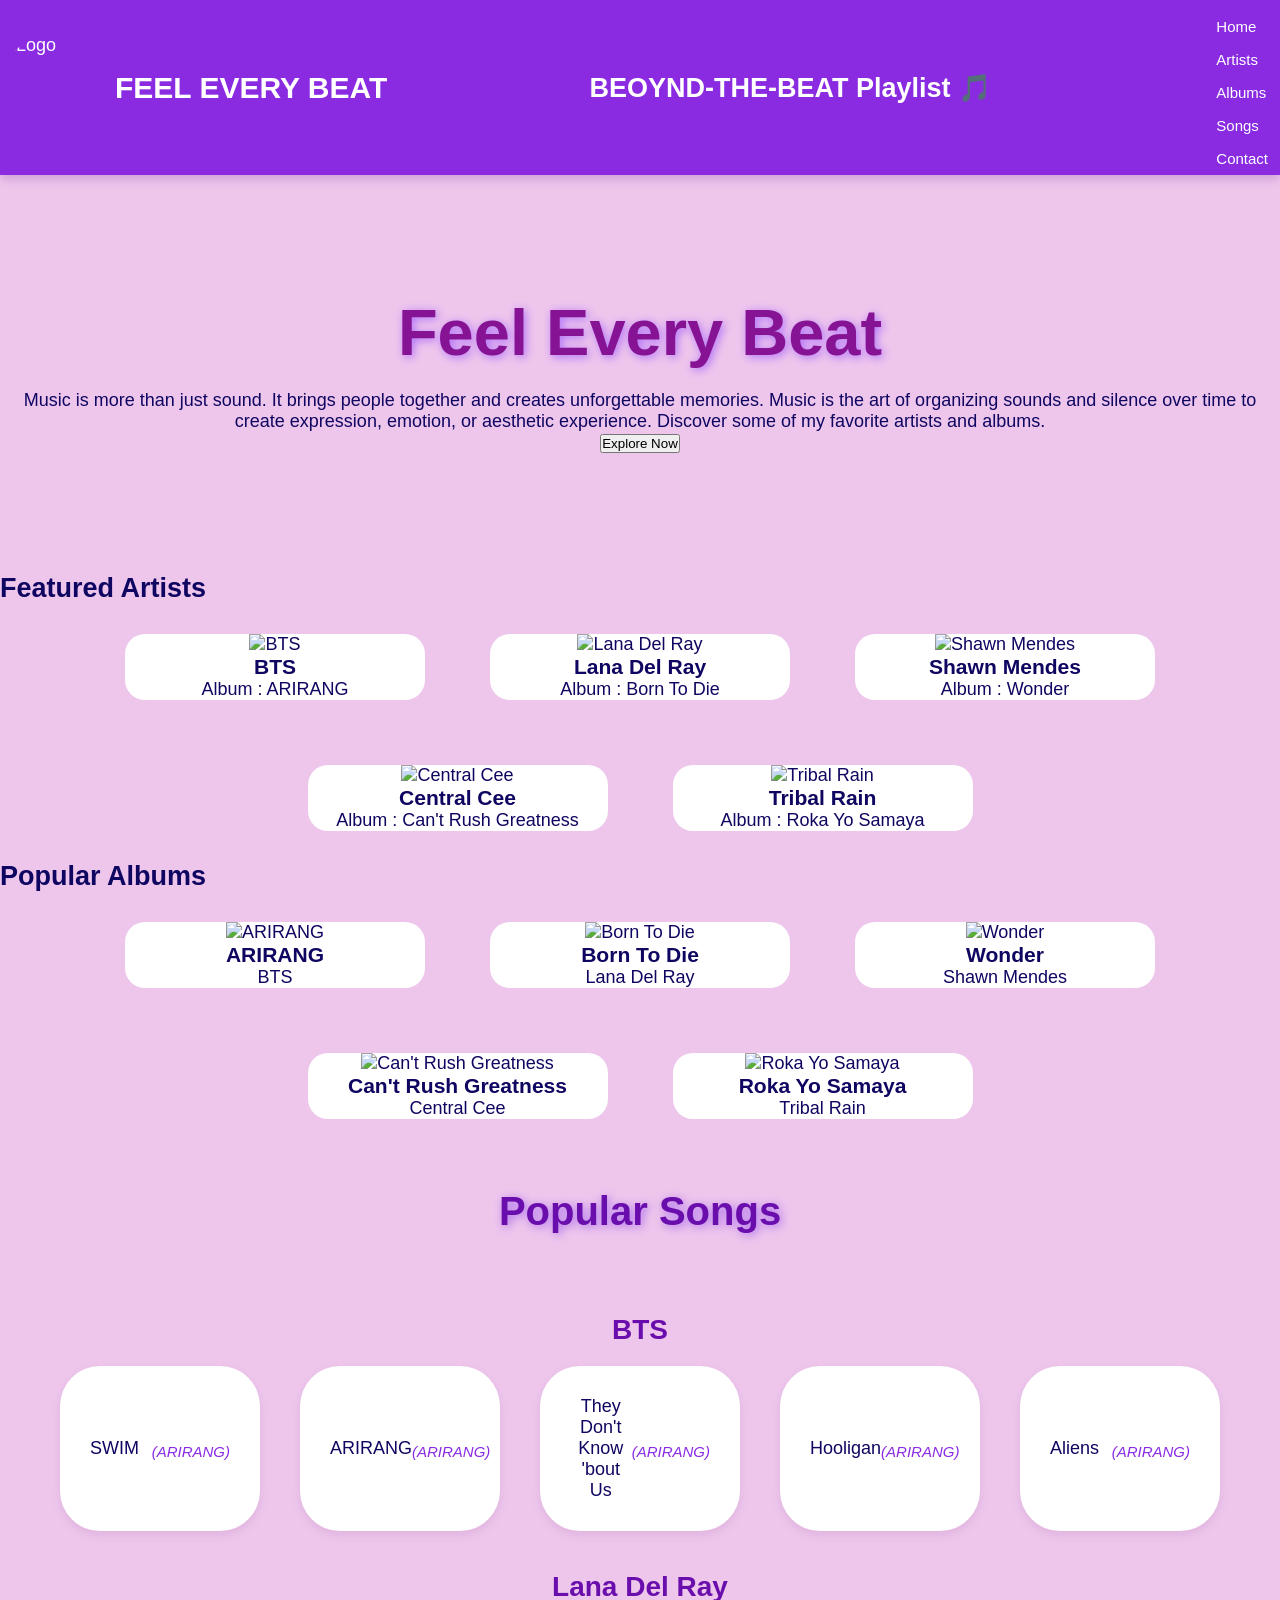
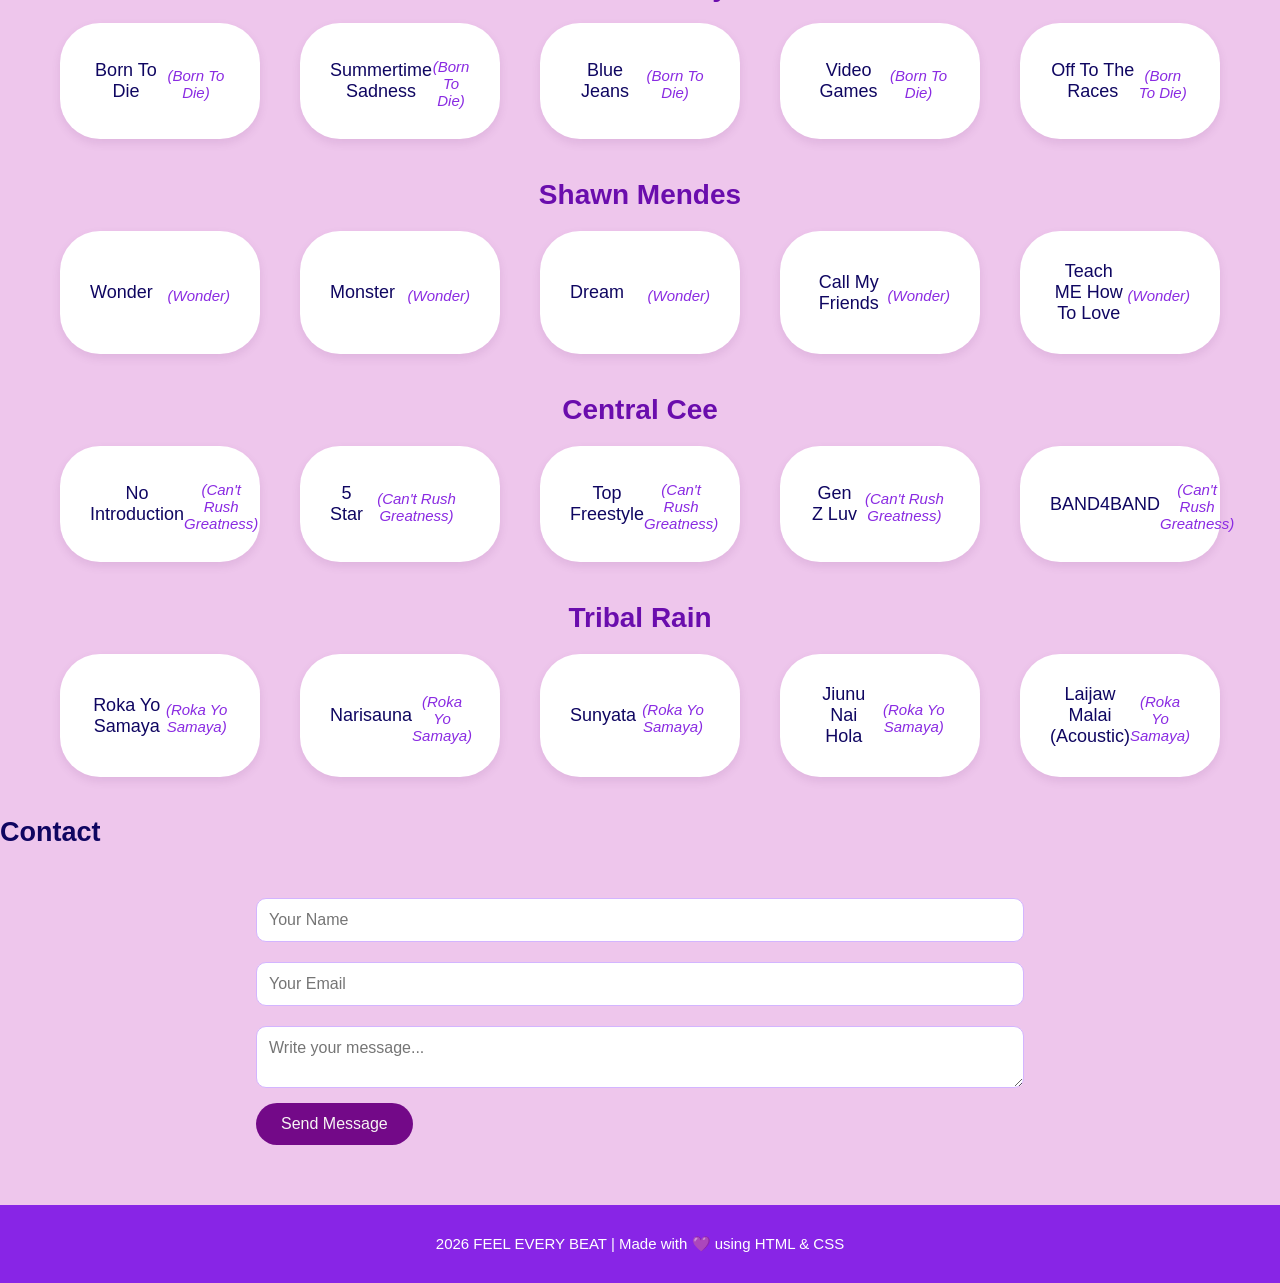
==== commit 68ddfc2f: "commit" ====
--- a/Project/index.html
+++ b/Project/index.html
@@ -18,7 +18,7 @@
             <li><a href="#artists">Artists</a></li>
             <li><a href="#albums">Albums</a></li>
             <li><a href="#songs">Songs</a></li>
-
+            
             <li><a href="#contact">Contact</a></li>
         </ul>
     </nav>
--- a/Project/style.css
+++ b/Project/style.css
@@ -17,8 +17,8 @@
     align-items:center;
 }
 .logo img {
-    width: 80px;
-    height:80px;
+    width: 105px;
+    height:105px;
     border-radius:50%;
     margin-right:10px;
 }
@@ -158,8 +158,8 @@
     outline:none;
 }
 form button {
-    background:#8a2be2;
-    color:white;
+    background:#730988;
+    color:rgb(247, 244, 244);
     border:none;
     padding:12px 25px;
     border-radius:25px;
@@ -167,7 +167,7 @@
     cursor:pointer;
 }
 footer {
-    background:#8a2be2;
+    background:#8825e6;
     color:white;
     text-align:center;
     padding:30px;
